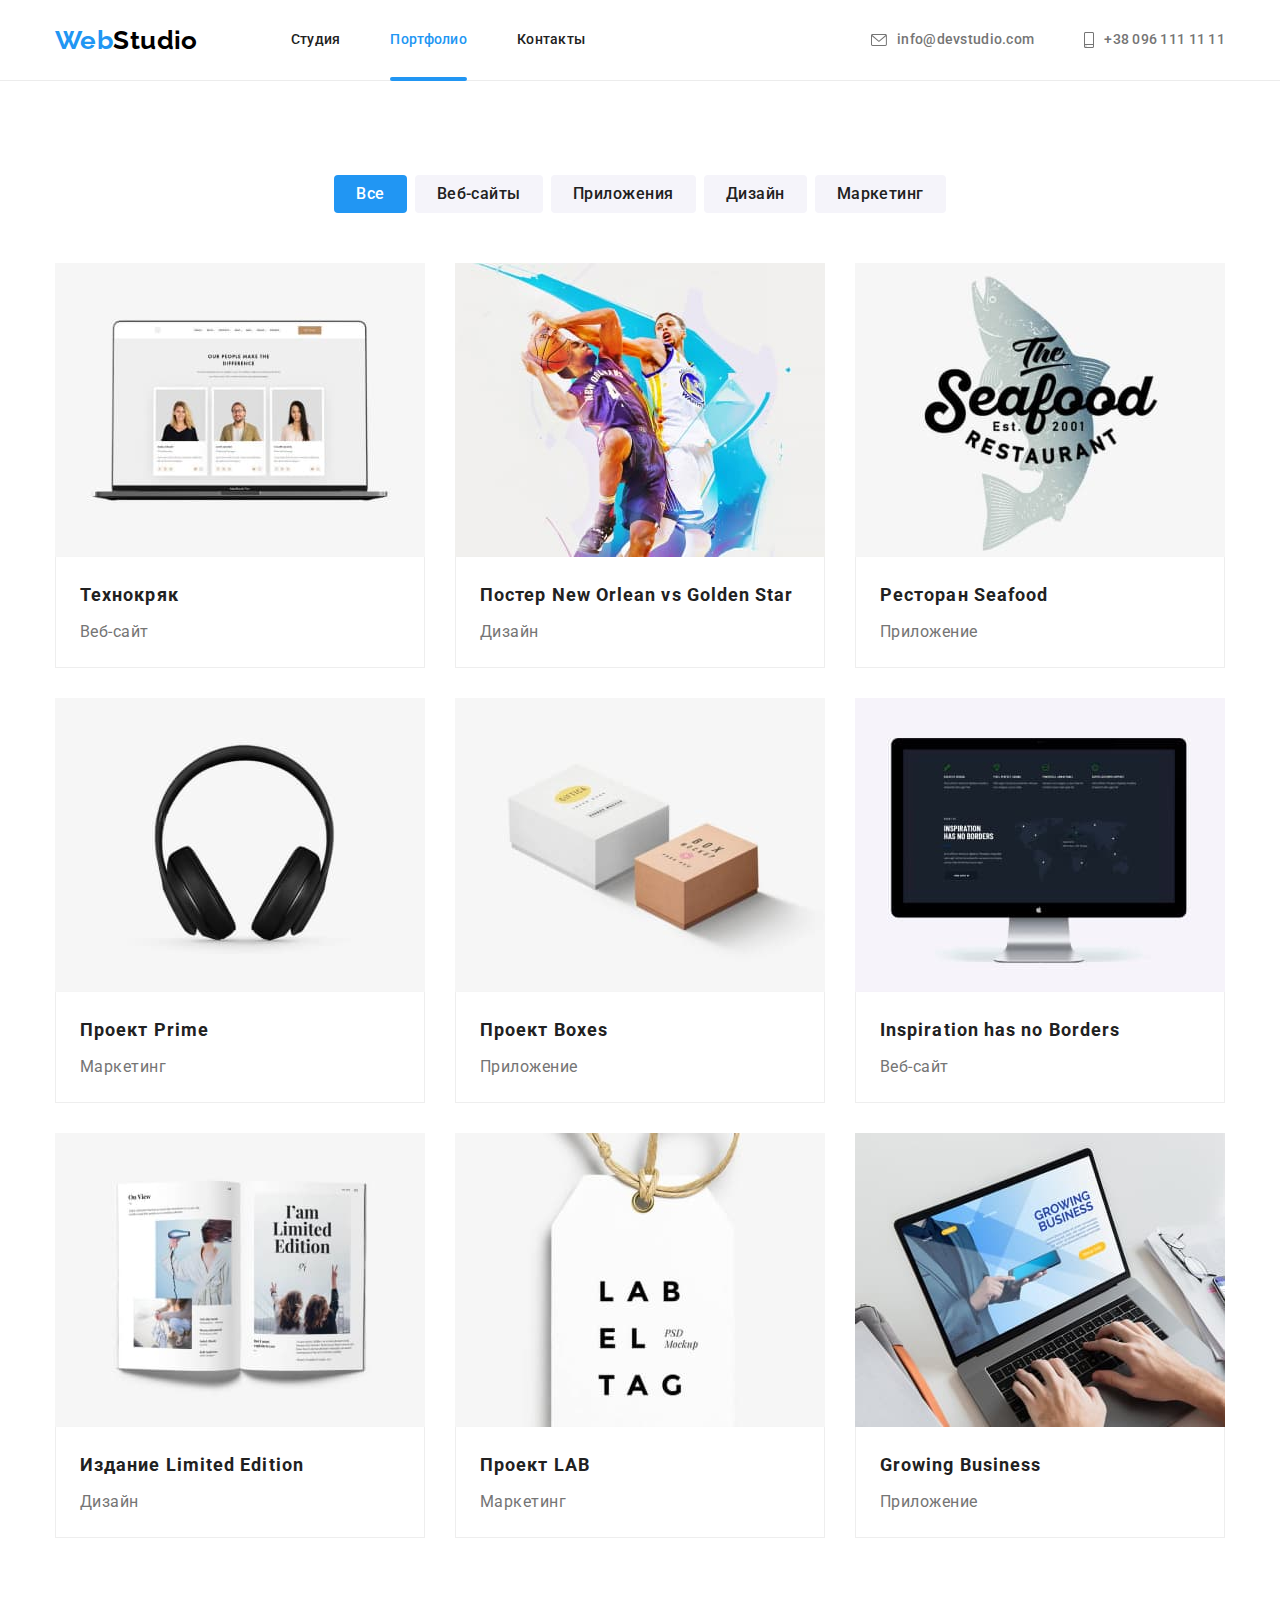
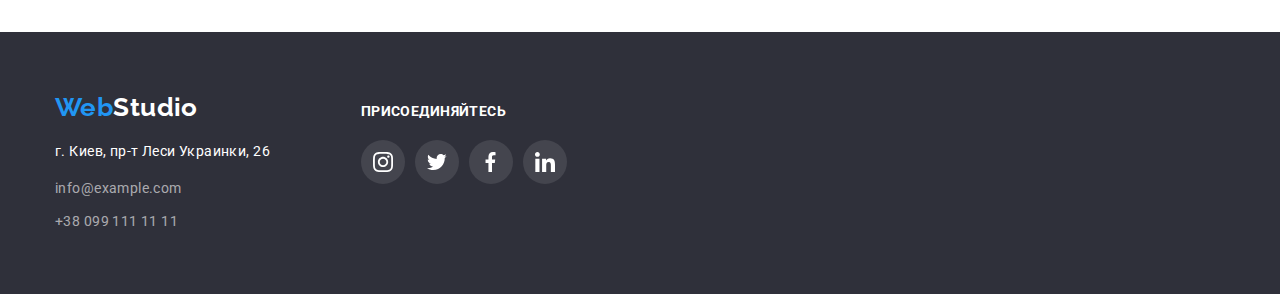
==== portfolio.html @ 9f4f0341 "Initial commit" ====
<!DOCTYPE html>
<html lang="ru">
  <head>
    <meta charset="UTF-8" />
    <meta http-equiv="X-UA-Compatible" content="IE=edge" />
    <meta name="viewport" content="width=device-width, initial-scale=1.0" />
    <title>Портфолио</title>
    <link
      rel="stylesheet"
      href="https://cdnjs.cloudflare.com/ajax/libs/modern-normalize/1.0.0/modern-normalize.min.css"
    />
    <link rel="stylesheet" href="./css/styles.css" />
    <link rel="preconnect" href="https://fonts.googleapis.com" />
    <link rel="preconnect" href="https://fonts.gstatic.com" crossorigin />
    <link
      href="https://fonts.googleapis.com/css2?family=Raleway:wght@700&family=Roboto:wght@400;500;700;900&display=swap"
      rel="stylesheet"
    />
  </head>
  <body>
    <!-- Top-Line -->
    <header class="header">
      <div class="container">
        <nav class="header-nav">
          <a class="logo" href="./index.html"><span class="accent">Web</span>Studio</a>

          <ul class="header-nav-list">
            <li class="header-nav-item">
              <a class="header-nav-link" href="./index.html">Студия</a>
            </li>
            <li class="header-nav-item">
              <a class="header-nav-link current" href="./portfolio.html">Портфолио</a>
            </li>
            <li class="header-nav-item">
              <a class="header-nav-link" href="#">Контакты</a>
            </li>
          </ul>
        </nav>

        <ul class="contacts-list">
          <li class="contacts-item">
            <a class="contacts-link" href="mailto:info@devstudio.com">
              <svg class="contacts-icon" width="16" height="12">
                <use href="./images/symbol-defs.svg#icon-mail"></use>
              </svg>

              info@devstudio.com</a
            >
          </li>

          <li class="contacts-item">
            <a class="contacts-link" href="tel:+380961111111">
              <svg class="contacts-icon" width="10" height="16">
                <use href="./images/symbol-defs.svg#icon-smartphone"></use>
              </svg>

              +38 096 111 11 11</a
            >
          </li>
        </ul>
      </div>
    </header>

    <main>
      <section class="section portfolio">
        <div class="container">
          <h1 class="visually-hidden">Портфолио</h1>
          <ul class="button-box">
            <li class="button-list">
              <button class="button-item active" type="button">Все</button>
            </li>
            <li class="button-list">
              <button class="button-item" type="button">Веб-сайты</button>
            </li>
            <li class="button-list">
              <button class="button-item" type="button">Приложения</button>
            </li>
            <li class="button-list">
              <button class="button-item" type="button">Дизайн</button>
            </li>
            <li class="button-list">
              <button class="button-item" type="button">Маркетинг</button>
            </li>
          </ul>

          <ul class="portfolio-box">
            <li class="portfolio-block">
              <a class="portfolio-link" href="#">
                <div class="portfolio-img-wrapper">
                  <img
                    src="./images/portfolio-img/img-01.jpg"
                    alt="Веб-сайт"
                    width="370"
                    height="294"
                  />
                  <p class="portfolio-text-owerlay">
                    Ресурс предлагает комплексные предложения с разным уровнем функционала и
                    сервисов. Все это позволит посетителю получить исчерпывающие сведения о компании
                    или частном лице.
                  </p>
                </div>
                <div class="portfolio-frame">
                  <h3 class="portfolio-name">Технокряк</h3>
                  <p class="portfolio-subtitle">Веб-сайт</p>
                </div>
              </a>
            </li>

            <li class="portfolio-block">
              <a class="portfolio-link" href="#">
                <div class="portfolio-img-wrapper">
                  <img
                    src="./images/portfolio-img/img-02.jpg"
                    alt="Дизайн"
                    width="370"
                    height="294"
                  />
                  <p class="portfolio-text-owerlay">
                    Ресурс предлагает комплексные предложения с разным уровнем функционала и
                    сервисов. Все это позволит посетителю получить исчерпывающие сведения о компании
                    или частном лице.
                  </p>
                </div>
                <div class="portfolio-frame">
                  <h3 class="portfolio-name">Постер New Orlean vs Golden Star</h3>
                  <p class="portfolio-subtitle">Дизайн</p>
                </div>
              </a>
            </li>

            <li class="portfolio-block">
              <a class="portfolio-link" href="#">
                <div class="portfolio-img-wrapper">
                  <img
                    src="./images/portfolio-img/img-03.jpg"
                    alt="Приложение"
                    width="370"
                    height="294"
                  />
                  <p class="portfolio-text-owerlay">
                    Ресурс предлагает комплексные предложения с разным уровнем функционала и
                    сервисов. Все это позволит посетителю получить исчерпывающие сведения о компании
                    или частном лице.
                  </p>
                </div>
                <div class="portfolio-frame">
                  <h3 class="portfolio-name">Ресторан Seafood</h3>
                  <p class="portfolio-subtitle">Приложение</p>
                </div>
              </a>
            </li>
            <li class="portfolio-block">
              <a class="portfolio-link" href="#">
                <div class="portfolio-img-wrapper">
                  <img
                    src="./images/portfolio-img/img-04.jpg"
                    alt="Маркетинг"
                    width="370"
                    height="294"
                  />
                  <p class="portfolio-text-owerlay">
                    Ресурс предлагает комплексные предложения с разным уровнем функционала и
                    сервисов. Все это позволит посетителю получить исчерпывающие сведения о компании
                    или частном лице.
                  </p>
                </div>
                <div class="portfolio-frame">
                  <h3 class="portfolio-name">Проект Prime</h3>
                  <p class="portfolio-subtitle">Маркетинг</p>
                </div>
              </a>
            </li>
            <li class="portfolio-block">
              <a class="portfolio-link" href="#">
                <div class="portfolio-img-wrapper">
                  <img
                    src="./images/portfolio-img/img-05.jpg"
                    alt="Приложение"
                    width="370"
                    height="294"
                  />
                  <p class="portfolio-text-owerlay">
                    Ресурс предлагает комплексные предложения с разным уровнем функционала и
                    сервисов. Все это позволит посетителю получить исчерпывающие сведения о компании
                    или частном лице.
                  </p>
                </div>
                <div class="portfolio-frame">
                  <h3 class="portfolio-name">Проект Boxes</h3>
                  <p class="portfolio-subtitle">Приложение</p>
                </div>
              </a>
            </li>
            <li class="portfolio-block">
              <a class="portfolio-link" href="#">
                <div class="portfolio-img-wrapper">
                  <img
                    src="./images/portfolio-img/img-06.jpg"
                    alt="Веб-сайт"
                    width="370"
                    height="294"
                  />
                  <p class="portfolio-text-owerlay">
                    Ресурс предлагает комплексные предложения с разным уровнем функционала и
                    сервисов. Все это позволит посетителю получить исчерпывающие сведения о компании
                    или частном лице.
                  </p>
                </div>
                <div class="portfolio-frame">
                  <h3 class="portfolio-name">Inspiration has no Borders</h3>
                  <p class="portfolio-subtitle">Веб-сайт</p>
                </div>
              </a>
            </li>
            <li class="portfolio-block">
              <a class="portfolio-link" href="#">
                <div class="portfolio-img-wrapper">
                  <img
                    src="./images/portfolio-img/img-07.jpg"
                    alt="Дизайн"
                    width="370"
                    height="294"
                  />
                  <p class="portfolio-text-owerlay">
                    Ресурс предлагает комплексные предложения с разным уровнем функционала и
                    сервисов. Все это позволит посетителю получить исчерпывающие сведения о компании
                    или частном лице.
                  </p>
                </div>
                <div class="portfolio-frame">
                  <h3 class="portfolio-name">Издание Limited Edition</h3>
                  <p class="portfolio-subtitle">Дизайн</p>
                </div>
              </a>
            </li>
            <li class="portfolio-block">
              <a class="portfolio-link" href="#">
                <div class="portfolio-img-wrapper">
                  <img
                    src="./images/portfolio-img/img-08.jpg"
                    alt="Маркетинг"
                    width="370"
                    height="294"
                  />
                  <p class="portfolio-text-owerlay">
                    Ресурс предлагает комплексные предложения с разным уровнем функционала и
                    сервисов. Все это позволит посетителю получить исчерпывающие сведения о компании
                    или частном лице.
                  </p>
                </div>
                <div class="portfolio-frame">
                  <h3 class="portfolio-name">Проект LAB</h3>
                  <p class="portfolio-subtitle">Маркетинг</p>
                </div>
              </a>
            </li>
            <li class="portfolio-block">
              <a class="portfolio-link" href="#">
                <div class="portfolio-img-wrapper">
                  <img
                    src="./images/portfolio-img/img-09.jpg"
                    alt="Приложение"
                    width="370"
                    height="294"
                  />
                  <p class="portfolio-text-owerlay">
                    Ресурс предлагает комплексные предложения с разным уровнем функционала и
                    сервисов. Все это позволит посетителю получить исчерпывающие сведения о компании
                    или частном лице.
                  </p>
                </div>
                <div class="portfolio-frame">
                  <h3 class="portfolio-name">Growing Business</h3>
                  <p class="portfolio-subtitle">Приложение</p>
                </div>
              </a>
            </li>
          </ul>
        </div>
      </section>

      <!-- Section List Item  -->
    </main>

    <!-- Footer-Blok -->
    <footer class="footer">
      <div class="container footer-container">
        <div class="footer-contacts-block">
          <a class="logo" href="./index.html"><span class="accent">Web</span>Studio</a>
          <address class="footer-address">г. Киев, пр-т Леси Украинки, 26</address>
          <ul class="footer-contacts-list">
            <li class="footer-contacts-item">
              <a class="footer-contacts-link" href="mailto:info@example.com">info@example.com</a>
            </li>
            <li class="footer-contacts-item">
              <a class="footer-contacts-link" href="tel:+380991111111">+38 099 111 11 11</a>
            </li>
          </ul>
        </div>

        <div>
          <h2 class="footer-social-action">присоединяйтесь</h2>
          <ul class="footer-social-list">
            <li class="footer-social-item">
              <a class="footer-social-link" href="#">
                <svg class="footer-social-icon" width="20" height="20">
                  <use href="./images/symbol-defs.svg#icon-sn-instagram"></use>
                </svg>
              </a>
            </li>

            <li class="footer-social-item">
              <a class="footer-social-link" href="#">
                <svg class="footer-social-icon" width="20" height="20">
                  <use href="./images/symbol-defs.svg#icon-sn-twitter"></use>
                </svg>
              </a>
            </li>

            <li class="footer-social-item">
              <a class="footer-social-link" href="#">
                <svg class="footer-social-icon" width="20" height="20">
                  <use href="./images/symbol-defs.svg#icon-sn-facebook"></use>
                </svg>
              </a>
            </li>

            <li class="footer-social-item">
              <a class="footer-social-link" href="#">
                <svg class="footer-social-icon" width="20" height="20">
                  <use href="./images/symbol-defs.svg#icon-sn-linkedin"></use>
                </svg>
              </a>
            </li>
          </ul>
        </div>
      </div>
    </footer>
  </body>
</html>
---- css/styles.css ----
:root {
  --main-header-text-color: #212121;
  --main-p-text-color: #757575;
  --main-box-background-color: #2f303a;
  --aceent-color: #2196f3;
  --primary-white-color: #ffffff;
}

body {
  font-size: 14px;
  font-family: 'Roboto', sans-serif;
  color: var(--main-p-text-color);
  background-color: var(--primary-white-color);
  letter-spacing: 0.03em;
}

/* reset */

html {
  box-sizing: border-box;
}

*,
*::after,
*::before {
  box-sizing: inherit;
}

/* Стили для обнуления верхних отступов у элементов */
h1,
h2,
h3,
h4,
h5,
h6,
p {
  margin: 0;
}

/* Класс для обнуления базовых свойств у списков (ul) */
ul {
  list-style: none;
  padding-left: 0;
  margin: 0;
}

/* Класс для обнуления базовых свойств у ссылок */
a {
  text-decoration: none;
  color: inherit;
}

/* Свойства для корректного отображения картинок */
img {
  display: block;
  max-width: 100%;
  height: auto;
}

/* Свойства для обнуления курсива у address */

address {
  font-style: normal;
}

.visually-hidden {
  position: absolute;
  width: 1px;
  height: 1px;
  margin: -1px;
  border: 0;
  padding: 0;

  white-space: nowrap;
  clip-path: inset(100%);
  clip: rect(0 0 0 0);
  overflow: hidden;
}


/* utils */

.container {
  width: 1200px;
  padding-left: 15px;
  padding-right: 15px;
  margin: 0 auto;
  /* border: red 1px solid; */
}

.section {
  padding-top: 94px;
  padding-bottom: 94px;
}


/* header */
.header {
  border-bottom: 1px solid #ececec;
}

.logo {
  font-family: 'Raleway';
  font-weight: 700;
  font-size: 26px;
  line-height: 1.19;
  color: #000000;
  margin-right: 93px;
}

.header-nav-link,
.contacts-link {
  position: relative;
  display: inline-block;
  padding: 32px 0;
  font-weight: 500;
  line-height: 1.14;
  letter-spacing: 0.02em;
  color: var(--main-header-text-color);
  transition: color 250ms;
  transition-timing-function: cubic-bezier(0.4, 0, 0.2, 1);
}

.contacts-link {
  color: var(--main-p-text-color);
  display: flex;
  align-items: center;
}

.header-nav-link:hover,
.header-nav-link:focus,
.contacts-link:hover,
.contacts-link:focus,
.accent,
.current {
  color: var(--aceent-color);
}

.header .container {
  display: flex;
  align-items: center;
}

.header-nav {
  display: flex;
  align-items: center;
}

.header-nav-list {
  display: flex;
  align-items: center;
}

.contacts-list {
  display: flex;
  align-items: center;
}

.header-nav-item:not(:last-child) {
  margin-right: 50px;
}

.header-nav {
  margin-right: auto;
}

.contacts-item:not(:last-child) {
  margin-right: 50px;
}

.contacts-icon {
  margin-right: 10px;
  fill: currentColor;
}

.current:after {
  display: block;
  content: "";
  width: 100%;
  height: 4px;
  border-radius: 2px;
  background-color: var(--aceent-color);
  position: absolute;
  bottom: -1px;
}

/* INDEX PAGE */
.hero {
  padding-top: 200px;
  padding-bottom: 200px;
  max-width: 1600px;
  margin: 0 auto;
  background-image: linear-gradient(to right, rgba(47, 48, 58, 0.4), rgba(47, 48, 58, 0.4)),
    url(../images/index-photo/Img-hero.jpg);
  background-size: cover;
  background-repeat: no-repeat;
  background-position: center;
}

.hero-title {
  width: 696px;
  font-size: 44px;
  font-weight: 900;
  line-height: 1.36;
  letter-spacing: 0.06em;
  text-align: center;
  text-transform: uppercase;
  color: #fff;
  margin: 0 auto;
  margin-bottom: 30px;
}

.hero-button {
  display: block;
  margin: 0 auto;
  font-family: inherit;
  font-size: 16px;
  font-weight: 700;
  line-height: 1.88;
  letter-spacing: 0.06em;
  color: #fff;
  width: 200px;
  height: 50px;
  border-radius: 4px;
  border: 0px;
  background-color: #2196f3;
  box-shadow: 0px 4px 4px rgba(0, 0, 0, 0.15);
  cursor: pointer;
}

.benefits-icon-background {
  height: 120px;
  background-color: #f5f4fa;
  background-size: cover;
  margin-bottom: 30px;
  background-position: center;
  display: flex;
  justify-content: center;
  align-items: center;
}

.benefits-title {
  display: none;
}

.benefits-subtitle {
  font-size: 14px;
  font-weight: 700;
  line-height: 1.14;
  letter-spacing: 0.03em;
  text-transform: uppercase;
  color: var(--main-header-text-color);
  margin-top: 0px;
  margin-bottom: 0px;
}

.benefits-paragraph {
  line-height: 1.71;
  letter-spacing: 0.03em;
  color: #757575;
  margin-top: 10px;
  margin-bottom: 0px;
}

.benefits-list {
  display: flex;
}

.benefits-block {
  margin-right: 30px;
  width: 270px;
}

.benefits-block:last-child {
  margin-right: 0px;
}


/* work */

.work {
  padding-top: 0;
}

.work-title {
  font-size: 36px;
  font-weight: 700;
  line-height: 1.17;
  letter-spacing: 0.03em;
  text-align: center;
  margin-top: 0px;
  margin-bottom: 50px;
  color: var(--main-header-text-color);
}

.work-list {
  list-style: none;
  display: flex;
  justify-content: space-between;

}

.work-img {
  position: relative;
}

.work-img img {
  display: block;
}

.work-description {
  position: absolute;
  bottom: 0px;
  width: 100%;
  background: rgba(47, 48, 58, 0.8);
}

.work-description-title {
  font-weight: 700;
  font-size: 14px;
  line-height: 1.14;
  text-align: center;
  letter-spacing: 0.03em;
  text-transform: uppercase;
  color: var(--primary-white-color);
  margin-top: 0px;
  margin-bottom: 0px;
  padding: 23px 0px;
}


/* team */

.team-social-list {
  display: flex;
  align-items: center;
  justify-content: center;
}

.team-social-item:not(:last-child) {
  margin-right: 10px;
}

.team-social-link {
  display: flex;
  align-items: center;
  justify-content: center;
  width: 44px;
  height: 44px;
  border-radius: 50%;
  color: #afb1b8;
  transition: color 250ms cubic-bezier(0.4, 0, 0.2, 1), background-color 250ms cubic-bezier(0.4, 0, 0.2, 1);
}

.team-social-icon {
  fill: currentColor;
}

.team-social-link:hover,
.team-social-link:focus {
  background-color: var(--aceent-color);
  color: var(--primary-white-color);
}

.team-list {
  width: 270px;
  background-color: #fff;
  box-shadow: 0px 1px 3px rgba(0, 0, 0, 0.12), 0px 1px 1px rgba(0, 0, 0, 0.14),
    0px 2px 1px rgba(0, 0, 0, 0.2);
  border-radius: 0px 0px 4px 4px;
}

.team {
  background-color: #f5f4fa;
}

.team-wrapper {
  padding-bottom: 30px;
  padding-top: 30px;
}

.team-item {
  display: flex;
  justify-content: space-between;
}

.team-title {
  font-size: 36px;
  font-weight: 700;
  line-height: 1.17;
  letter-spacing: 0.03em;
  text-align: center;
  color: var(--main-header-text-color);
  margin-top: 0px;
  margin-bottom: 50px;
}

.team-name {
  text-decoration: none;
  color: #212121;
  font-size: 16px;
  font-weight: 500;
  line-height: 1.17;
  letter-spacing: 0.03em;
  text-align: center;
  margin-bottom: 10px;
  margin-top: 0;
}

.team-job {
  font-size: 16px;
  line-height: 1.17;
  letter-spacing: 0.03em;
  text-align: center;
  color: var(--main-p-text-color);
  margin-top: 0px;
  margin-bottom: 0px;

  margin-bottom: 16px;
}


/* clients */
.clients-title {
  font-size: 36px;
  font-weight: 700;
  line-height: 1.17;
  letter-spacing: 0.03em;
  text-align: center;
  color: var(--main-header-text-color);
  margin-top: 0px;
  margin-bottom: 50px;
}

.clients-item {
  display: flex;
  align-items: center;
  justify-content: center;
}

.clients-item:not(:last-child) {
  margin-right: 30px;
}

.clients-list {
  display: flex;
}

.clients-item-logo {
  fill: currentColor;
}

.clients-item-link {
  display: flex;
  align-items: center;
  justify-content: center;
  width: 170px;
  height: 92px;
  border: 1px #afb1b8 solid;
  border-radius: 4px;
  color: #afb1b8;
  transition: color 250ms;
  transition-timing-function: cubic-bezier(0.4, 0, 0.2, 1);
}

.clients-item-link:hover,
.clients-item-link:focus {
  fill: #afb1b8;
  color: var(--aceent-color);
  border: 1px var(--aceent-color) solid;
}


/* PORTFOLIO PAGE */
/* Buttom  */
.button-box {
  display: flex;
  justify-content: center;
  margin-bottom: 50px;
}

.button-list:not(:last-child) {
  display: flex;
  justify-content: center;
  margin-right: 8px;
}

.button-item {
  font: inherit;
  font-size: 16px;
  font-weight: 500;
  line-height: 1.62;
  letter-spacing: 0.03em;
  color: #212121;
  background-color: #f5f4fa;
  border-radius: 4px;
  border: none;
  padding: 6px 22px 6px 22px;
  cursor: pointer;
  transition: color 250ms cubic-bezier(0.4, 0, 0.2, 1), background-color 250ms cubic-bezier(0.4, 0, 0.2, 1);
}

.button-item:hover,
.button-item:focus {
  background: #2196f3;
  box-shadow: 0px 3px 1px rgba(0, 0, 0, 0.1), 0px 1px 2px rgba(0, 0, 0, 0.08),
    0px 2px 2px rgba(0, 0, 0, 0.12);
  border-radius: 4px;
  color: #fff;
}

.button-item.active {
  background-color: var(--aceent-color);
  color: var(--primary-white-color);
}

/* Portfolio main content  */
.portfolio-box {
  display: flex;
  flex-wrap: wrap;
  justify-content: space-between;
}

.portfolio-block {
  margin-bottom: 30px;
}

.portfolio-block:nth-child(7) {
  margin-bottom: 0px;
}

.portfolio-block:nth-child(8) {
  margin-bottom: 0px;
}

.portfolio-block:nth-child(9) {
  margin-bottom: 0px;
}

.portfolio-link {
  transition: color 250ms;
  transition-timing-function: cubic-bezier(0.4, 0, 0.2, 1);
}

.portfolio-link:hover,
.portfolio-link:focus {
  display: block;
  box-shadow: 0px 1px 1px rgba(0, 0, 0, 0.12), 0px 4px 4px rgba(0, 0, 0, 0.06),
    1px 4px 6px rgba(0, 0, 0, 0.16);
}

.portfolio-box img {
  display: block;
}

.portfolio-img-wrapper {
  position: relative;
  overflow: hidden;
}

.portfolio-text-owerlay {
  position: absolute;
  font-size: 18px;
  line-height: 1.56;
  letter-spacing: 0.03em;
  color: #ffffff;
  background: rgba(33, 150, 243, 0.9);
  box-shadow: 0px 4px 4px rgba(0, 0, 0, 0.25);
  padding: 63px 24px;
  transition: 250ms;
}

.portfolio-link:hover .portfolio-text-owerlay {
  transform: translateY(-100%);
}

.portfolio-frame {
  padding: 20px 24px;
  border-left: 1px solid #eeeeee;
  border-right: 1px solid #eeeeee;
  border-bottom: 1px solid #eeeeee;
  border-top: none;
}

.portfolio-name {
  color: #212121;
  margin-bottom: 4px;
  font-weight: 700;
  font-size: 18px;
  line-height: 2;
  letter-spacing: 0.06em;
}

.portfolio-subtitle {
  font-size: 16px;
  line-height: 1.88;
  letter-spacing: 0.03em;
  margin-top: 0px;
  color: var(--main-p-text-color);
}


/* FOOTER SECTION  */
.footer {
  background-color: var(--main-box-background-color);
  padding-top: 60px;
  padding-bottom: 60px;
}

.footer .logo {
  color: var(--primary-white-color);
}

.footer-address {
  font-style: normal;
  letter-spacing: 0.03em;
  color: var(--primary-white-color);
  margin-top: 20px;
  margin-bottom: 9px;
}

.footer-contacts-item {
  display: block;
}

.footer-contacts-link {
  color: rgba(255, 255, 255, 0.6);
  font-size: 14px;
  line-height: 1.71;
  letter-spacing: 0.03em;
  transition: color 250ms;
  transition-timing-function: cubic-bezier(0.4, 0, 0.2, 1);
}

.footer-contacts-item:not(:last-child) {
  padding-top: 9px;
  padding-bottom: 9px;
}

.footer-container {
  display: flex;
  align-items: baseline;
}

.footer-container .footer-contacts-block {
  margin-right: 70px;
}

.footer-contacts-link:hover,
.footer-contacts-link:focus {
  color: var(--aceent-color);
}

.footer-social-action {
  color: #ffffff;
  text-transform: uppercase;
  font-size: 14px;
  font-weight: 700;
  line-height: 1.14;
  margin-bottom: 20px;
}

.footer-social-list {
  display: flex;
}

.footer-social-item:not(:last-child) {
  margin-right: 10px;
}

.footer-social-link {
  display: flex;
  align-items: center;
  justify-content: center;
  width: 44px;
  height: 44px;
  background: rgba(255, 255, 255, 0.1);
  border-radius: 50%;
  color: #AFB1B8;
  transition: color 250ms;
  transition-timing-function: cubic-bezier(0.4, 0, 0.2, 1);
}

.footer-social-link:hover,
.footer-social-link:focus {
  background-color: var(--aceent-color);
}

.footer-social-icon {
  fill: var(--primary-white-color);
}

/* modal  */
.backdrop {
  position: fixed;
  top: 0;
  left: 0;
  width: 100%;
  height: 100%;
  background: rgba(0, 0, 0, 0.2);
  box-shadow: 0px 4px 4px rgba(0, 0, 0, 0.25);
  transition: opacity 0.5s, visibility 0.5s;
}

.modal {
  position: absolute;
  left: 50%;
  top: 50%;
  transform: translate(-50%, -50%);
  position: absolute;
  width: 528px;
  min-height: 581px;
  background: #FFFFFF;
  box-shadow: 0px 1px 3px rgba(0, 0, 0, 0.12), 0px 1px 1px rgba(0, 0, 0, 0.14), 0px 2px 1px rgba(0, 0, 0, 0.2);
  border-radius: 4px;
}

.button-close-window {
  position: absolute;
  top: 8px;
  right: 8px;
  padding: 0px;
  background-color: #ffffff;
  border: none;
  cursor: pointer;
}

.is-hidden {
  opacity: 0;
  visibility: hidden;
  pointer-events: none;

}
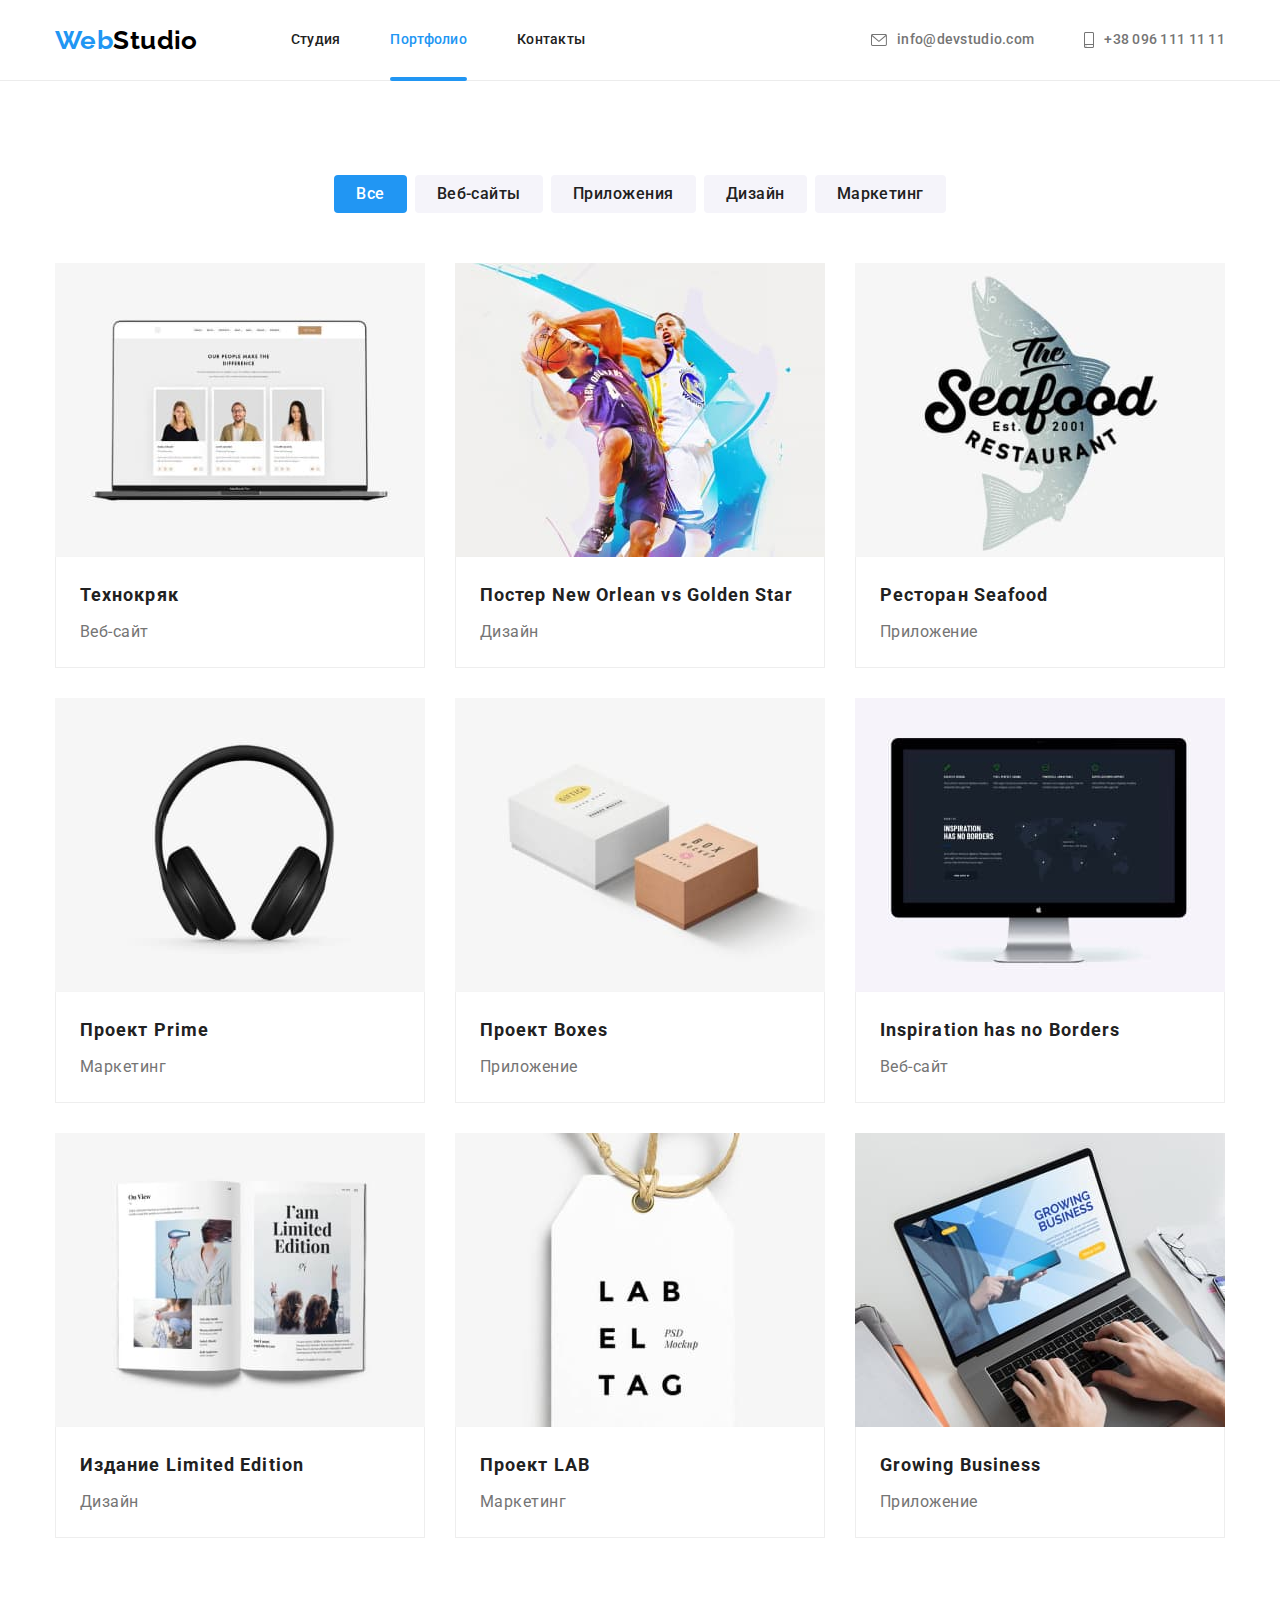
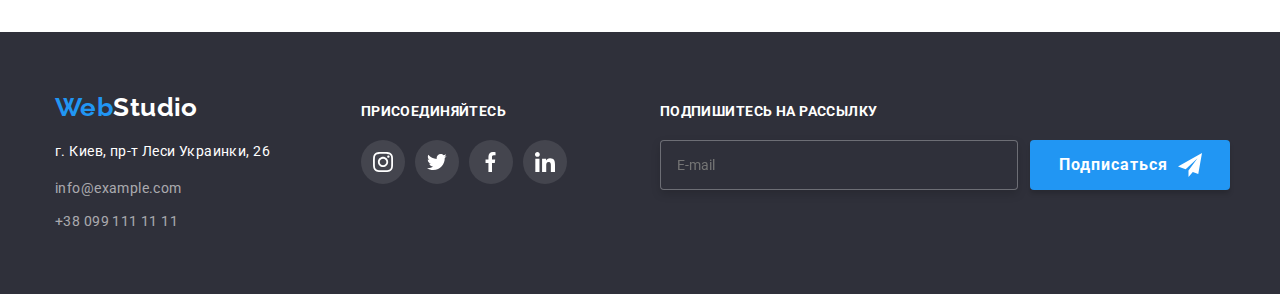
==== commit 832baa84: "HW-06" ====
--- a/portfolio.html
+++ b/portfolio.html
@@ -297,9 +297,9 @@
             </li>
           </ul>
         </div>
-
-        <div>
-          <h2 class="footer-social-action">присоединяйтесь</h2>
+        <!-- Social block item  -->
+        <div class="footer-social-block">
+          <h2 class="subscribe-email">присоединяйтесь</h2>
           <ul class="footer-social-list">
             <li class="footer-social-item">
               <a class="footer-social-link" href="#">
@@ -334,6 +334,29 @@
             </li>
           </ul>
         </div>
+
+        <!-- Subscribe block  -->
+        <div>
+          <!-- <h2 class="footer-social-action">Подпишитесь на рассылку</h2> -->
+          <div class="footer-subscribe-wrapper">
+            <form class="footer-subscribe-form" name="subscribe">
+              <label class="subscribe-email" for="subscribe-email">Подпишитесь на рассылку</label>
+              <input
+                class="footer-subscribe-input"
+                type="email"
+                name="subscribe-email"
+                id="subscribe-email"
+                placeholder="E-mail"
+              />
+            </form>
+            <button class="footer-subscribe-button" type="submit">
+              Подписаться
+              <svg class="subscribe-icon" width="24px" height="24px">
+                <use href="./images/icons.svg#icon-subscribe"></use>
+              </svg>
+            </button>
+          </div>
+        </div>
       </div>
     </footer>
   </body>
--- a/css/styles.css
+++ b/css/styles.css
@@ -117,7 +117,8 @@
   line-height: 1.14;
   letter-spacing: 0.02em;
   color: var(--main-header-text-color);
-  transition: color 250ms;
+  transition-property: color;
+  transition-duration: 250ms;
   transition-timing-function: cubic-bezier(0.4, 0, 0.2, 1);
 }
 
@@ -205,7 +206,7 @@
   letter-spacing: 0.06em;
   text-align: center;
   text-transform: uppercase;
-  color: #fff;
+  color: var(--primary-white-color);
   margin: 0 auto;
   margin-bottom: 30px;
 }
@@ -223,7 +224,7 @@
   height: 50px;
   border-radius: 4px;
   border: 0px;
-  background-color: #2196f3;
+  background-color: var(--aceent-color);
   box-shadow: 0px 4px 4px rgba(0, 0, 0, 0.15);
   cursor: pointer;
 }
@@ -257,7 +258,7 @@
 .benefits-paragraph {
   line-height: 1.71;
   letter-spacing: 0.03em;
-  color: #757575;
+  color: var(--main-p-text-color);
   margin-top: 10px;
   margin-bottom: 0px;
 }
@@ -297,11 +298,6 @@
   list-style: none;
   display: flex;
   justify-content: space-between;
-
-}
-
-.work-img {
-  position: relative;
 }
 
 .work-img img {
@@ -309,13 +305,11 @@
 }
 
 .work-description {
+  position: relative;
+}
+
+.work-description-title {
   position: absolute;
-  bottom: 0px;
-  width: 100%;
-  background: rgba(47, 48, 58, 0.8);
-}
-
-.work-description-title {
   font-weight: 700;
   font-size: 14px;
   line-height: 1.14;
@@ -326,6 +320,9 @@
   margin-top: 0px;
   margin-bottom: 0px;
   padding: 23px 0px;
+  bottom: 0px;
+  width: 100%;
+  background-color: rgba(47, 48, 58, 0.8);
 }
 
 
@@ -397,7 +394,7 @@
 
 .team-name {
   text-decoration: none;
-  color: #212121;
+  color: var(--main-header-text-color);
   font-size: 16px;
   font-weight: 500;
   line-height: 1.17;
@@ -415,7 +412,6 @@
   color: var(--main-p-text-color);
   margin-top: 0px;
   margin-bottom: 0px;
-
   margin-bottom: 16px;
 }
 
@@ -491,7 +487,7 @@
   font-weight: 500;
   line-height: 1.62;
   letter-spacing: 0.03em;
-  color: #212121;
+  color: var(--main-header-text-color);
   background-color: #f5f4fa;
   border-radius: 4px;
   border: none;
@@ -502,9 +498,9 @@
 
 .button-item:hover,
 .button-item:focus {
-  background: #2196f3;
+  background: var(--aceent-color);
   box-shadow: 0px 3px 1px rgba(0, 0, 0, 0.1), 0px 1px 2px rgba(0, 0, 0, 0.08),
-    0px 2px 2px rgba(0, 0, 0, 0.12);
+  0px 2px 2px rgba(0, 0, 0, 0.12);
   border-radius: 4px;
   color: #fff;
 }
@@ -563,7 +559,7 @@
   font-size: 18px;
   line-height: 1.56;
   letter-spacing: 0.03em;
-  color: #ffffff;
+  color: var(--primary-white-color);
   background: rgba(33, 150, 243, 0.9);
   box-shadow: 0px 4px 4px rgba(0, 0, 0, 0.25);
   padding: 63px 24px;
@@ -583,7 +579,7 @@
 }
 
 .portfolio-name {
-  color: #212121;
+  color: var(--main-header-text-color);
   margin-bottom: 4px;
   font-weight: 700;
   font-size: 18px;
@@ -651,14 +647,6 @@
   color: var(--aceent-color);
 }
 
-.footer-social-action {
-  color: #ffffff;
-  text-transform: uppercase;
-  font-size: 14px;
-  font-weight: 700;
-  line-height: 1.14;
-  margin-bottom: 20px;
-}
 
 .footer-social-list {
   display: flex;
@@ -690,6 +678,65 @@
   fill: var(--primary-white-color);
 }
 
+.footer-social-block {
+  margin-right: 93px;
+}
+
+.footer-subscribe-wrapper {
+  display: flex;
+  /* position: relative; */
+  align-items: flex-end;
+}
+
+.footer-subscribe-input {
+  padding: 15px 16px;
+  width: 358px;
+  height: 50px;
+  color: #fff;
+  background: var(--main-box-background-color);
+  border: 1px solid rgba(255, 255, 255, 0.3);
+  filter: drop-shadow(0px 4px 4px rgba(0, 0, 0, 0.15));
+  border-radius: 4px;
+  margin-right: 12px;
+}
+
+.footer-subscribe-button {
+  padding: 10px 62px 10px 29px;
+  position: relative;
+  width: 200px;
+  height: 50px;
+  background: var(--aceent-color);
+  box-shadow: 0px 4px 4px rgba(0, 0, 0, 0.15);
+  border: none;
+  border-radius: 4px;
+  color: var(--primary-white-color);
+  font-weight: 700;
+  font-size: 16px;
+  line-height: 1.88;
+  letter-spacing: 0.06em;
+  cursor: pointer;
+}
+
+.subscribe-icon {
+fill: var(--primary-white-color);
+position: absolute;
+top: 50%;
+right: 28px;
+transform: translateY(-50%);
+}
+
+.subscribe-email {
+  display: block;
+  cursor: pointer;
+  color: var(--primary-white-color);
+  text-transform: uppercase;
+  font-size: 14px;
+  font-weight: 700;
+  line-height: 1.14;
+  margin-bottom: 20px;
+}
+
+
 /* modal  */
 .backdrop {
   position: fixed;
@@ -697,9 +744,12 @@
   left: 0;
   width: 100%;
   height: 100%;
+  opacity: 1;
   background: rgba(0, 0, 0, 0.2);
   box-shadow: 0px 4px 4px rgba(0, 0, 0, 0.25);
-  transition: opacity 0.5s, visibility 0.5s;
+  transition-property: opacity, visibility;
+  transition-duration: 250ms;
+  transition-timing-function: cubic-bezier(0.4, 0, 0.2, 1);
 }
 
 .modal {
@@ -709,10 +759,12 @@
   transform: translate(-50%, -50%);
   position: absolute;
   width: 528px;
-  min-height: 581px;
-  background: #FFFFFF;
+  /* min-height: 581px; */
+  background: var(--primary-white-color);
   box-shadow: 0px 1px 3px rgba(0, 0, 0, 0.12), 0px 1px 1px rgba(0, 0, 0, 0.14), 0px 2px 1px rgba(0, 0, 0, 0.2);
   border-radius: 4px;
+  /* max-height: 581px;
+  overflow-y: auto; */
 }
 
 .button-close-window {
@@ -720,8 +772,166 @@
   top: 8px;
   right: 8px;
   padding: 0px;
-  background-color: #ffffff;
+  background-color: var(--primary-white-color);
   border: none;
+  cursor: pointer;
+  transition-property: fill;
+  transition-duration: 250ms;
+  transition-timing-function: cubic-bezier(0.4, 0, 0.2, 1);
+}
+
+.button-close-window:hover,
+.button-close-window:focus {
+  fill: var(--aceent-color);
+}
+
+.modal-inner {
+  padding: 40px;
+}
+
+.modal-title {
+margin-bottom: 12px;
+font-weight: 700;
+font-size: 20px;
+line-height: 1.15;
+text-align: center;
+letter-spacing: 0.03em;
+color: var(--main-header-text-color);
+}
+
+.form-field {
+  margin-bottom: 10px;
+}
+
+.form-field-label {
+display: inline-block;
+font-size: 12px;
+letter-spacing: 0.01em;
+color: var(--main-p-text-color);
+margin-bottom: 4px;
+}
+
+.form-field-wrapper {
+position: relative;
+}
+
+.form-field-wrapper:focus-within .form-field-input {
+  border-color: var(--aceent-color)
+}
+
+.form-field-wrapper:focus-within .form-field-icon {
+  fill: var(--aceent-color);
+}
+
+.form-field-comment:focus-within .comment-input {
+  border-color: var(--aceent-color);
+}
+
+.form-field-comment {
+  margin-bottom: 20px;
+}
+
+.comment-input::placeholder {
+line-height: 1.17;
+letter-spacing: 0.01em;
+color: rgba(117, 117, 117, 0.5);
+}
+
+.form-field-input {
+  padding-left: 42px;
+  width: 100%;
+  height: 40px;
+  border: 1px solid rgba(33, 33, 33, 0.2);
+  border-radius: 4px;
+  outline: transparent;
+  transition-property: border-color;
+  transition-duration: 250ms;
+  transition-timing-function: cubic-bezier(0.4, 0, 0.2, 1);
+}
+
+.comment-input {
+  height: 120px;
+  width: 100%;
+  padding: 12px 16px;
+  resize: none;
+  border: 1px solid rgba(33, 33, 33, 0.2);
+  border-radius: 4px;
+  outline: transparent;
+  transition-property: border-color;
+  transition-duration: 250ms;
+  transition-timing-function: cubic-bezier(0.4, 0, 0.2, 1);
+}
+
+.form-field-icon {
+ position: absolute;
+ top: 50%;
+ left: 12px;
+ transform: translateY(-50%);
+ transition-property: fill;
+ transition-duration: 250ms;
+ transition-timing-function: cubic-bezier(0.4, 0, 0.2, 1);
+}
+
+.terms-label {
+  display: flex;
+  justify-content: center;
+  align-items: center;
+  margin-bottom: 30px;
+}
+
+.terms-checkbox {
+  position: absolute;
+    width: 1px;
+    height: 1px;
+    margin: -1px;
+    border: 0;
+    padding: 0;
+    white-space: nowrap;
+    clip-path: inset(100%);
+    clip: rect(0 0 0 0);
+    overflow: hidden;
+}
+
+.icon-checkbox {
+  display: inline-block;
+  width: 16px;
+  height: 15px;
+  border: 2px solid var(--main-header-text-color);
+  border-radius: 4px;
+  margin-right: 7px;
+}
+
+.terms-checkbox:checked + .icon-checkbox {
+  background-image: url(../images/check.svg);
+  border-color: var(--aceent-color);
+  background-color: var(--aceent-color)
+}
+
+.policy-text {
+line-height: 1.71;
+color: var(--main-p-text-color);
+margin-right: 4px;
+}
+
+
+.policy-link {
+  color: var(--aceent-color);
+  text-decoration: underline;
+}
+
+.form-recall-button {
+  display: block;
+  margin: 0 auto;
+  padding: 10px 56px;
+  background: var(--aceent-color);
+  box-shadow: 0px 4px 4px rgba(0, 0, 0, 0.15);
+  border: none;
+  border-radius: 4px;
+  color: var(--primary-white-color);
+  font-weight: 700;
+  font-size: 16px;
+  line-height: 1.88;
+  letter-spacing: 0.06em;
   cursor: pointer;
 }
 
@@ -729,5 +939,5 @@
   opacity: 0;
   visibility: hidden;
   pointer-events: none;
-
-}+}
+
